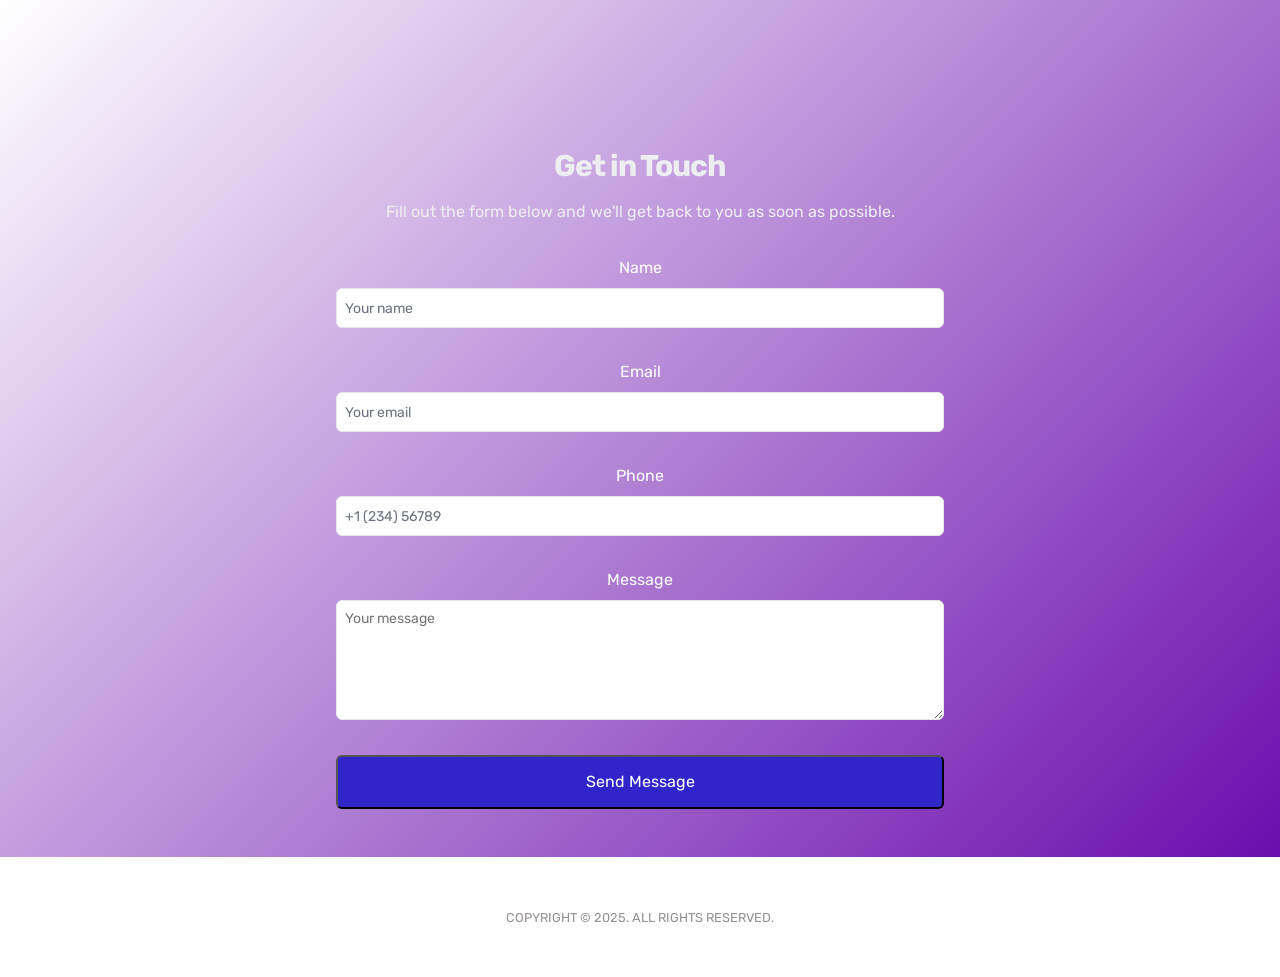
==== index.html @ 5ce8d236 "add support" ====
<!-- form.html -->
 <!doctype html>
 <html lang="en">
 <head>
     <title>W-VPN: Fast Proxy & Secure VPN</title>
     <!-- Required meta tags -->
     <meta charset="utf-8">
     <meta name="viewport" content="width=device-width, initial-scale=1, shrink-to-fit=no">
     <meta name="description" content="Support">
     <meta name="keywords" content="HTML5, bootstrap, mobile, app, landing, ios, android, responsive">
 
     <!-- Font -->
     <link rel="dns-prefetch" href="//fonts.googleapis.com">
     <link href="https://fonts.googleapis.com/css?family=Rubik:300,400,500" rel="stylesheet">
 
     <!-- Bootstrap CSS -->
     <link rel="stylesheet" href="css/bootstrap.min.css">
     <!-- Themify Icons -->
     <link rel="stylesheet" href="css/themify-icons.css">
     <!-- Owl carousel -->
     <link rel="stylesheet" href="css/owl.carousel.min.css">
     <!-- Main css -->
     <link href="css/style.css" rel="stylesheet">
 </head>
 
 <body data-spy="scroll" data-target="#navbar" data-offset="30">
 
     <!-- Nav Menu -->
     <div class="nav-menu fixed-top">
         <div class="container">
             <div class="row">
                 <div class="col-md-12">
                     <nav class="navbar navbar-dark navbar-expand-lg">
                         <button class="navbar-toggler" type="button" data-toggle="collapse" data-target="#navbar" aria-controls="navbar" aria-expanded="false" aria-label="Toggle navigation">
                             <span class="navbar-toggler-icon"></span>
                     </nav>
                 </div>
             </div>
         </div>
     </div>
 
     <header class="bg-gradient" id="home">
         <div class="container">
 
 <section class="contact-section">
     <div class="contact-intro">
       <h2 class="contact-title">Get in Touch</h2>
       <p class="contact-description">
         Fill out the form below and we'll get back to you as soon as possible.
       </p>
     </div>
   
     <form class="contact-form" action="https://api.web3forms.com/submit" method="POST">
   
       <input type="hidden" name="access_key" value="8036e8a2-478d-49ed-89f1-41d37cd085f6" />
       <input type="hidden" name="subject" value="New Contact Form Submission from Web3Forms" />
       <input type="hidden" name="from_name" value="My Website" />
       <!-- More custom ization options available in the docs: https://docs.web3forms.com -->
   
       <div class="form-group-container">
         <div class="form-group">
           <label for="name" class="form-label">Name</label>
           <input id="name" name="name" class="form-input" placeholder="Your name" type="text" />
         </div>
         <div class="form-group">
           <label for="email" class="form-label">Email</label>
           <input id="email" name="email" class="form-input" placeholder="Your email" type="email" />
         </div>
         <div class="form-group">
           <label for="phone" class="form-label">Phone</label>
           <input id="phone" name="phone" class="form-input" placeholder="+1 (234) 56789" type="text" />
         </div>
         <div class="form-group">
           <label for="message" class="form-label">Message</label>
           <textarea class="form-textarea" id="message" name="message" placeholder="Your message"></textarea>
         </div>
       </div>
       <button class="form-submit" type="submit">Send Message</button>
     </form>
   
   </section>
     </header>
 
     <footer class="my-5 text-center">
         <p class="mb-2"><small>COPYRIGHT © 2025. ALL RIGHTS RESERVED.</small></p>
         
     </footer>
 
     <!-- jQuery and Bootstrap -->
     <script src="js/jquery-3.2.1.min.js"></script>
     <script src="js/bootstrap.bundle.min.js"></script>
     <!-- Plugins JS -->
     <script src="js/owl.carousel.min.js"></script>
     <!-- Custom JS -->
     <script src="js/script.js"></script>
 
 </body>
 </html>
---- css/themify-icons.css ----
@font-face {
    font-family: 'themify';
    src: url('../fonts/themify.eot?-fvbane');
    src: url('../fonts/themify.eot?#iefix-fvbane') format('embedded-opentype'), url('../fonts/themify.woff?-fvbane') format('woff'), url('../fonts/themify.ttf?-fvbane') format('truetype'), url('../fonts/themify.svg?-fvbane#themify') format('svg');
    font-weight: normal;
    font-style: normal;
}

[class^="ti-"],
[class*=" ti-"] {
    font-family: 'themify';
    speak: none;
    font-style: normal;
    font-weight: normal;
    font-variant: normal;
    text-transform: none;
    line-height: 1;
    /* Better Font Rendering =========== */
    -webkit-font-smoothing: antialiased;
    -moz-osx-font-smoothing: grayscale;
}

.ti-wand:before {
    content: "\e600";
}

.ti-volume:before {
    content: "\e601";
}

.ti-user:before {
    content: "\e602";
}

.ti-unlock:before {
    content: "\e603";
}

.ti-unlink:before {
    content: "\e604";
}

.ti-trash:before {
    content: "\e605";
}

.ti-thought:before {
    content: "\e606";
}

.ti-target:before {
    content: "\e607";
}

.ti-tag:before {
    content: "\e608";
}

.ti-tablet:before {
    content: "\e609";
}

.ti-star:before {
    content: "\e60a";
}

.ti-spray:before {
    content: "\e60b";
}

.ti-signal:before {
    content: "\e60c";
}

.ti-shopping-cart:before {
    content: "\e60d";
}

.ti-shopping-cart-full:before {
    content: "\e60e";
}

.ti-settings:before {
    content: "\e60f";
}

.ti-search:before {
    content: "\e610";
}

.ti-zoom-in:before {
    content: "\e611";
}

.ti-zoom-out:before {
    content: "\e612";
}

.ti-cut:before {
    content: "\e613";
}

.ti-ruler:before {
    content: "\e614";
}

.ti-ruler-pencil:before {
    content: "\e615";
}

.ti-ruler-alt:before {
    content: "\e616";
}

.ti-bookmark:before {
    content: "\e617";
}

.ti-bookmark-alt:before {
    content: "\e618";
}

.ti-reload:before {
    content: "\e619";
}

.ti-plus:before {
    content: "\e61a";
}

.ti-pin:before {
    content: "\e61b";
}

.ti-pencil:before {
    content: "\e61c";
}

.ti-pencil-alt:before {
    content: "\e61d";
}

.ti-paint-roller:before {
    content: "\e61e";
}

.ti-paint-bucket:before {
    content: "\e61f";
}

.ti-na:before {
    content: "\e620";
}

.ti-mobile:before {
    content: "\e621";
}

.ti-minus:before {
    content: "\e622";
}

.ti-medall:before {
    content: "\e623";
}

.ti-medall-alt:before {
    content: "\e624";
}

.ti-marker:before {
    content: "\e625";
}

.ti-marker-alt:before {
    content: "\e626";
}

.ti-arrow-up:before {
    content: "\e627";
}

.ti-arrow-right:before {
    content: "\e628";
}

.ti-arrow-left:before {
    content: "\e629";
}

.ti-arrow-down:before {
    content: "\e62a";
}

.ti-lock:before {
    content: "\e62b";
}

.ti-location-arrow:before {
    content: "\e62c";
}

.ti-link:before {
    content: "\e62d";
}

.ti-layout:before {
    content: "\e62e";
}

.ti-layers:before {
    content: "\e62f";
}

.ti-layers-alt:before {
    content: "\e630";
}

.ti-key:before {
    content: "\e631";
}

.ti-import:before {
    content: "\e632";
}

.ti-image:before {
    content: "\e633";
}

.ti-heart:before {
    content: "\e634";
}

.ti-heart-broken:before {
    content: "\e635";
}

.ti-hand-stop:before {
    content: "\e636";
}

.ti-hand-open:before {
    content: "\e637";
}

.ti-hand-drag:before {
    content: "\e638";
}

.ti-folder:before {
    content: "\e639";
}

.ti-flag:before {
    content: "\e63a";
}

.ti-flag-alt:before {
    content: "\e63b";
}

.ti-flag-alt-2:before {
    content: "\e63c";
}

.ti-eye:before {
    content: "\e63d";
}

.ti-export:before {
    content: "\e63e";
}

.ti-exchange-vertical:before {
    content: "\e63f";
}

.ti-desktop:before {
    content: "\e640";
}

.ti-cup:before {
    content: "\e641";
}

.ti-crown:before {
    content: "\e642";
}

.ti-comments:before {
    content: "\e643";
}

.ti-comment:before {
    content: "\e644";
}

.ti-comment-alt:before {
    content: "\e645";
}

.ti-close:before {
    content: "\e646";
}

.ti-clip:before {
    content: "\e647";
}

.ti-angle-up:before {
    content: "\e648";
}

.ti-angle-right:before {
    content: "\e649";
}

.ti-angle-left:before {
    content: "\e64a";
}

.ti-angle-down:before {
    content: "\e64b";
}

.ti-check:before {
    content: "\e64c";
}

.ti-check-box:before {
    content: "\e64d";
}

.ti-camera:before {
    content: "\e64e";
}

.ti-announcement:before {
    content: "\e64f";
}

.ti-brush:before {
    content: "\e650";
}

.ti-briefcase:before {
    content: "\e651";
}

.ti-bolt:before {
    content: "\e652";
}

.ti-bolt-alt:before {
    content: "\e653";
}

.ti-blackboard:before {
    content: "\e654";
}

.ti-bag:before {
    content: "\e655";
}

.ti-move:before {
    content: "\e656";
}

.ti-arrows-vertical:before {
    content: "\e657";
}

.ti-arrows-horizontal:before {
    content: "\e658";
}

.ti-fullscreen:before {
    content: "\e659";
}

.ti-arrow-top-right:before {
    content: "\e65a";
}

.ti-arrow-top-left:before {
    content: "\e65b";
}

.ti-arrow-circle-up:before {
    content: "\e65c";
}

.ti-arrow-circle-right:before {
    content: "\e65d";
}

.ti-arrow-circle-left:before {
    content: "\e65e";
}

.ti-arrow-circle-down:before {
    content: "\e65f";
}

.ti-angle-double-up:before {
    content: "\e660";
}

.ti-angle-double-right:before {
    content: "\e661";
}

.ti-angle-double-left:before {
    content: "\e662";
}

.ti-angle-double-down:before {
    content: "\e663";
}

.ti-zip:before {
    content: "\e664";
}

.ti-world:before {
    content: "\e665";
}

.ti-wheelchair:before {
    content: "\e666";
}

.ti-view-list:before {
    content: "\e667";
}

.ti-view-list-alt:before {
    content: "\e668";
}

.ti-view-grid:before {
    content: "\e669";
}

.ti-uppercase:before {
    content: "\e66a";
}

.ti-upload:before {
    content: "\e66b";
}

.ti-underline:before {
    content: "\e66c";
}

.ti-truck:before {
    content: "\e66d";
}

.ti-timer:before {
    content: "\e66e";
}

.ti-ticket:before {
    content: "\e66f";
}

.ti-thumb-up:before {
    content: "\e670";
}

.ti-thumb-down:before {
    content: "\e671";
}

.ti-text:before {
    content: "\e672";
}

.ti-stats-up:before {
    content: "\e673";
}

.ti-stats-down:before {
    content: "\e674";
}

.ti-split-v:before {
    content: "\e675";
}

.ti-split-h:before {
    content: "\e676";
}

.ti-smallcap:before {
    content: "\e677";
}

.ti-shine:before {
    content: "\e678";
}

.ti-shift-right:before {
    content: "\e679";
}

.ti-shift-left:before {
    content: "\e67a";
}

.ti-shield:before {
    content: "\e67b";
}

.ti-notepad:before {
    content: "\e67c";
}

.ti-server:before {
    content: "\e67d";
}

.ti-quote-right:before {
    content: "\e67e";
}

.ti-quote-left:before {
    content: "\e67f";
}

.ti-pulse:before {
    content: "\e680";
}

.ti-printer:before {
    content: "\e681";
}

.ti-power-off:before {
    content: "\e682";
}

.ti-plug:before {
    content: "\e683";
}

.ti-pie-chart:before {
    content: "\e684";
}

.ti-paragraph:before {
    content: "\e685";
}

.ti-panel:before {
    content: "\e686";
}

.ti-package:before {
    content: "\e687";
}

.ti-music:before {
    content: "\e688";
}

.ti-music-alt:before {
    content: "\e689";
}

.ti-mouse:before {
    content: "\e68a";
}

.ti-mouse-alt:before {
    content: "\e68b";
}

.ti-money:before {
    content: "\e68c";
}

.ti-microphone:before {
    content: "\e68d";
}

.ti-menu:before {
    content: "\e68e";
}

.ti-menu-alt:before {
    content: "\e68f";
}

.ti-map:before {
    content: "\e690";
}

.ti-map-alt:before {
    content: "\e691";
}

.ti-loop:before {
    content: "\e692";
}

.ti-location-pin:before {
    content: "\e693";
}

.ti-list:before {
    content: "\e694";
}

.ti-light-bulb:before {
    content: "\e695";
}

.ti-Italic:before {
    content: "\e696";
}

.ti-info:before {
    content: "\e697";
}

.ti-infinite:before {
    content: "\e698";
}

.ti-id-badge:before {
    content: "\e699";
}

.ti-hummer:before {
    content: "\e69a";
}

.ti-home:before {
    content: "\e69b";
}

.ti-help:before {
    content: "\e69c";
}

.ti-headphone:before {
    content: "\e69d";
}

.ti-harddrives:before {
    content: "\e69e";
}

.ti-harddrive:before {
    content: "\e69f";
}

.ti-gift:before {
    content: "\e6a0";
}

.ti-game:before {
    content: "\e6a1";
}

.ti-filter:before {
    content: "\e6a2";
}

.ti-files:before {
    content: "\e6a3";
}

.ti-file:before {
    content: "\e6a4";
}

.ti-eraser:before {
    content: "\e6a5";
}

.ti-envelope:before {
    content: "\e6a6";
}

.ti-download:before {
    content: "\e6a7";
}

.ti-direction:before {
    content: "\e6a8";
}

.ti-direction-alt:before {
    content: "\e6a9";
}

.ti-dashboard:before {
    content: "\e6aa";
}

.ti-control-stop:before {
    content: "\e6ab";
}

.ti-control-shuffle:before {
    content: "\e6ac";
}

.ti-control-play:before {
    content: "\e6ad";
}

.ti-control-pause:before {
    content: "\e6ae";
}

.ti-control-forward:before {
    content: "\e6af";
}

.ti-control-backward:before {
    content: "\e6b0";
}

.ti-cloud:before {
    content: "\e6b1";
}

.ti-cloud-up:before {
    content: "\e6b2";
}

.ti-cloud-down:before {
    content: "\e6b3";
}

.ti-clipboard:before {
    content: "\e6b4";
}

.ti-car:before {
    content: "\e6b5";
}

.ti-calendar:before {
    content: "\e6b6";
}

.ti-book:before {
    content: "\e6b7";
}

.ti-bell:before {
    content: "\e6b8";
}

.ti-basketball:before {
    content: "\e6b9";
}

.ti-bar-chart:before {
    content: "\e6ba";
}

.ti-bar-chart-alt:before {
    content: "\e6bb";
}

.ti-back-right:before {
    content: "\e6bc";
}

.ti-back-left:before {
    content: "\e6bd";
}

.ti-arrows-corner:before {
    content: "\e6be";
}

.ti-archive:before {
    content: "\e6bf";
}

.ti-anchor:before {
    content: "\e6c0";
}

.ti-align-right:before {
    content: "\e6c1";
}

.ti-align-left:before {
    content: "\e6c2";
}

.ti-align-justify:before {
    content: "\e6c3";
}

.ti-align-center:before {
    content: "\e6c4";
}

.ti-alert:before {
    content: "\e6c5";
}

.ti-alarm-clock:before {
    content: "\e6c6";
}

.ti-agenda:before {
    content: "\e6c7";
}

.ti-write:before {
    content: "\e6c8";
}

.ti-window:before {
    content: "\e6c9";
}

.ti-widgetized:before {
    content: "\e6ca";
}

.ti-widget:before {
    content: "\e6cb";
}

.ti-widget-alt:before {
    content: "\e6cc";
}

.ti-wallet:before {
    content: "\e6cd";
}

.ti-video-clapper:before {
    content: "\e6ce";
}

.ti-video-camera:before {
    content: "\e6cf";
}

.ti-vector:before {
    content: "\e6d0";
}

.ti-themify-logo:before {
    content: "\e6d1";
}

.ti-themify-favicon:before {
    content: "\e6d2";
}

.ti-themify-favicon-alt:before {
    content: "\e6d3";
}

.ti-support:before {
    content: "\e6d4";
}

.ti-stamp:before {
    content: "\e6d5";
}

.ti-split-v-alt:before {
    content: "\e6d6";
}

.ti-slice:before {
    content: "\e6d7";
}

.ti-shortcode:before {
    content: "\e6d8";
}

.ti-shift-right-alt:before {
    content: "\e6d9";
}

.ti-shift-left-alt:before {
    content: "\e6da";
}

.ti-ruler-alt-2:before {
    content: "\e6db";
}

.ti-receipt:before {
    content: "\e6dc";
}

.ti-pin2:before {
    content: "\e6dd";
}

.ti-pin-alt:before {
    content: "\e6de";
}

.ti-pencil-alt2:before {
    content: "\e6df";
}

.ti-palette:before {
    content: "\e6e0";
}

.ti-more:before {
    content: "\e6e1";
}

.ti-more-alt:before {
    content: "\e6e2";
}

.ti-microphone-alt:before {
    content: "\e6e3";
}

.ti-magnet:before {
    content: "\e6e4";
}

.ti-line-double:before {
    content: "\e6e5";
}

.ti-line-dotted:before {
    content: "\e6e6";
}

.ti-line-dashed:before {
    content: "\e6e7";
}

.ti-layout-width-full:before {
    content: "\e6e8";
}

.ti-layout-width-default:before {
    content: "\e6e9";
}

.ti-layout-width-default-alt:before {
    content: "\e6ea";
}

.ti-layout-tab:before {
    content: "\e6eb";
}

.ti-layout-tab-window:before {
    content: "\e6ec";
}

.ti-layout-tab-v:before {
    content: "\e6ed";
}

.ti-layout-tab-min:before {
    content: "\e6ee";
}

.ti-layout-slider:before {
    content: "\e6ef";
}

.ti-layout-slider-alt:before {
    content: "\e6f0";
}

.ti-layout-sidebar-right:before {
    content: "\e6f1";
}

.ti-layout-sidebar-none:before {
    content: "\e6f2";
}

.ti-layout-sidebar-left:before {
    content: "\e6f3";
}

.ti-layout-placeholder:before {
    content: "\e6f4";
}

.ti-layout-menu:before {
    content: "\e6f5";
}

.ti-layout-menu-v:before {
    content: "\e6f6";
}

.ti-layout-menu-separated:before {
    content: "\e6f7";
}

.ti-layout-menu-full:before {
    content: "\e6f8";
}

.ti-layout-media-right-alt:before {
    content: "\e6f9";
}

.ti-layout-media-right:before {
    content: "\e6fa";
}

.ti-layout-media-overlay:before {
    content: "\e6fb";
}

.ti-layout-media-overlay-alt:before {
    content: "\e6fc";
}

.ti-layout-media-overlay-alt-2:before {
    content: "\e6fd";
}

.ti-layout-media-left-alt:before {
    content: "\e6fe";
}

.ti-layout-media-left:before {
    content: "\e6ff";
}

.ti-layout-media-center-alt:before {
    content: "\e700";
}

.ti-layout-media-center:before {
    content: "\e701";
}

.ti-layout-list-thumb:before {
    content: "\e702";
}

.ti-layout-list-thumb-alt:before {
    content: "\e703";
}

.ti-layout-list-post:before {
    content: "\e704";
}

.ti-layout-list-large-image:before {
    content: "\e705";
}

.ti-layout-line-solid:before {
    content: "\e706";
}

.ti-layout-grid4:before {
    content: "\e707";
}

.ti-layout-grid3:before {
    content: "\e708";
}

.ti-layout-grid2:before {
    content: "\e709";
}

.ti-layout-grid2-thumb:before {
    content: "\e70a";
}

.ti-layout-cta-right:before {
    content: "\e70b";
}

.ti-layout-cta-left:before {
    content: "\e70c";
}

.ti-layout-cta-center:before {
    content: "\e70d";
}

.ti-layout-cta-btn-right:before {
    content: "\e70e";
}

.ti-layout-cta-btn-left:before {
    content: "\e70f";
}

.ti-layout-column4:before {
    content: "\e710";
}

.ti-layout-column3:before {
    content: "\e711";
}

.ti-layout-column2:before {
    content: "\e712";
}

.ti-layout-accordion-separated:before {
    content: "\e713";
}

.ti-layout-accordion-merged:before {
    content: "\e714";
}

.ti-layout-accordion-list:before {
    content: "\e715";
}

.ti-ink-pen:before {
    content: "\e716";
}

.ti-info-alt:before {
    content: "\e717";
}

.ti-help-alt:before {
    content: "\e718";
}

.ti-headphone-alt:before {
    content: "\e719";
}

.ti-hand-point-up:before {
    content: "\e71a";
}

.ti-hand-point-right:before {
    content: "\e71b";
}

.ti-hand-point-left:before {
    content: "\e71c";
}

.ti-hand-point-down:before {
    content: "\e71d";
}

.ti-gallery:before {
    content: "\e71e";
}

.ti-face-smile:before {
    content: "\e71f";
}

.ti-face-sad:before {
    content: "\e720";
}

.ti-credit-card:before {
    content: "\e721";
}

.ti-control-skip-forward:before {
    content: "\e722";
}

.ti-control-skip-backward:before {
    content: "\e723";
}

.ti-control-record:before {
    content: "\e724";
}

.ti-control-eject:before {
    content: "\e725";
}

.ti-comments-smiley:before {
    content: "\e726";
}

.ti-brush-alt:before {
    content: "\e727";
}

.ti-youtube:before {
    content: "\e728";
}

.ti-vimeo:before {
    content: "\e729";
}

.ti-twitter:before {
    content: "\e72a";
}

.ti-time:before {
    content: "\e72b";
}

.ti-tumblr:before {
    content: "\e72c";
}

.ti-skype:before {
    content: "\e72d";
}

.ti-share:before {
    content: "\e72e";
}

.ti-share-alt:before {
    content: "\e72f";
}

.ti-rocket:before {
    content: "\e730";
}

.ti-pinterest:before {
    content: "\e731";
}

.ti-new-window:before {
    content: "\e732";
}

.ti-microsoft:before {
    content: "\e733";
}

.ti-list-ol:before {
    content: "\e734";
}

.ti-linkedin:before {
    content: "\e735";
}

.ti-layout-sidebar-2:before {
    content: "\e736";
}

.ti-layout-grid4-alt:before {
    content: "\e737";
}

.ti-layout-grid3-alt:before {
    content: "\e738";
}

.ti-layout-grid2-alt:before {
    content: "\e739";
}

.ti-layout-column4-alt:before {
    content: "\e73a";
}

.ti-layout-column3-alt:before {
    content: "\e73b";
}

.ti-layout-column2-alt:before {
    content: "\e73c";
}

.ti-instagram:before {
    content: "\e73d";
}

.ti-google:before {
    content: "\e73e";
}

.ti-github:before {
    content: "\e73f";
}

.ti-flickr:before {
    content: "\e740";
}

.ti-facebook:before {
    content: "\e741";
}

.ti-dropbox:before {
    content: "\e742";
}

.ti-dribbble:before {
    content: "\e743";
}

.ti-apple:before {
    content: "\e744";
}

.ti-android:before {
    content: "\e745";
}

.ti-save:before {
    content: "\e746";
}

.ti-save-alt:before {
    content: "\e747";
}

.ti-yahoo:before {
    content: "\e748";
}

.ti-wordpress:before {
    content: "\e749";
}

.ti-vimeo-alt:before {
    content: "\e74a";
}

.ti-twitter-alt:before {
    content: "\e74b";
}

.ti-tumblr-alt:before {
    content: "\e74c";
}

.ti-trello:before {
    content: "\e74d";
}

.ti-stack-overflow:before {
    content: "\e74e";
}

.ti-soundcloud:before {
    content: "\e74f";
}

.ti-sharethis:before {
    content: "\e750";
}

.ti-sharethis-alt:before {
    content: "\e751";
}

.ti-reddit:before {
    content: "\e752";
}

.ti-pinterest-alt:before {
    content: "\e753";
}

.ti-microsoft-alt:before {
    content: "\e754";
}

.ti-linux:before {
    content: "\e755";
}

.ti-jsfiddle:before {
    content: "\e756";
}

.ti-joomla:before {
    content: "\e757";
}

.ti-html5:before {
    content: "\e758";
}

.ti-flickr-alt:before {
    content: "\e759";
}

.ti-email:before {
    content: "\e75a";
}

.ti-drupal:before {
    content: "\e75b";
}

.ti-dropbox-alt:before {
    content: "\e75c";
}

.ti-css3:before {
    content: "\e75d";
}

.ti-rss:before {
    content: "\e75e";
}

.ti-rss-alt:before {
    content: "\e75f";
}

.ti-lg {
    font-size: 1.33333333em;
    line-height: 0.75em;
    vertical-align: -15%;
}

.ti-2x {
    font-size: 2em;
}

.ti-3x {
    font-size: 3em;
}

.ti-4x {
    font-size: 4em;
}

.ti-5x {
    font-size: 5em;
}
---- css/style.css ----
@charset "UTF-8";

/*

Style   : MobApp CSS
Version : 1.0
Author  : Surjith S M
URI     : https://surjithctly.in/

Copyright © All rights Reserved 

*/


/*------------------------
[TABLE OF CONTENTS]
    
1. GLOBAL STYLES
2. NAVBAR
3. HERO
4. TABS
5. TESTIMONIALS
6. IMAGE GALLERY
7. PRICING
8. CALL TO ACTION
9. FOOTER

------------------------*/


/* GLOBAL
----------------------*/

body {
    font-family: 'Rubik', sans-serif;
    position: relative;
}

a {
    color: #e38cb7;
}

a:hover,
a:focus {
    color: #d6619c;
}

h1 {
    font-size: 60px;
    font-weight: 300;
    letter-spacing: -1px;
    margin-bottom: 1.5rem;
}

h2 {
    font-size: 45px;
    font-weight: 300;
    color: #633991;
    letter-spacing: -1px;
    margin-bottom: 1rem;
}

h3 {
    color: #633991;
    font-size: 33px;
    font-weight: 500;
}

h4 {
    font-size: 20px;
    font-weight: 500;
    color: #633991;
}

h5 {
    font-size: 28px;
    font-weight: 300;
    color: #633991;
    margin-bottom: 0.7rem;
}

p {
    color: #959094;
}

p.lead {
    color: #e38cb7;
    margin-bottom: 2rem;
}

.text-primary {
    color: #e38cb7 !important;
}

.text-terms {
    color: #ffffff !important;
    padding-top: 5em; /* Отступ в 5 строк */
    padding-top: 50px; /* Отступ в 50 пикселей */
}

.light-font {
    font-weight: 300;
}

ul {
    color: gray; /* Серый цвет текста */
}

.btn {
    font-size: 12px;
    font-weight: 400;
    text-transform: uppercase;
    padding: 0.375rem 1.35rem;
    transition: all 0.3s ease;
}

.btn-outline-light:hover {
    color: #d6619c;
}

.btn-primary {
    border-radius: 3px;
    background-image: -moz-linear-gradient( 122deg, #e54595 0%, #fd378e 100%);
    background-image: -webkit-linear-gradient( 122deg, #e54595 0%, #fd378e 100%);
    background-image: -ms-linear-gradient( 122deg, #e54595 0%, #fd378e 100%);
    background-image: linear-gradient( 122deg, #e54595 0%, #fd378e 100%);
    box-shadow: 0px 9px 32px 0px rgba(0, 0, 0, 0.2);
    font-weight: 500;
    padding: 0.6rem 2rem;
    border: 0;
}

.btn-primary:hover,
.btn-primary:focus,
.btn-primary:active,
.btn-primary:not([disabled]):not(.disabled).active,
.btn-primary:not([disabled]):not(.disabled):active,
.show>.btn-primary.dropdown-toggle {
    background-image: linear-gradient( 122deg, #fd378e 0%, #e54595 100%);
    box-shadow: 0px 9px 32px 0px rgba(0, 0, 0, 0.3);
    color: #FFF;
}

.btn-light {
    border-radius: 3px;
    background: #FFF;
    box-shadow: 0px 9px 32px 0px rgba(0, 0, 0, 0.26);
    font-size: 14px;
    font-weight: 500;
    color: #633991;
    margin: 0.5rem;
    padding: 0.7rem 1.6rem;
    line-height: 1.8;
}

.btn-group-lg>.btn,
.btn-lg {
    padding: 0.8rem 1rem;
    font-size: 15px;
}

.light-bg {
    background-color: #faf6fb;
}

.section {
    padding: 80px 0;
}

.section-title {
    text-align: center;
    margin-bottom: 3rem;
}

.section-title small {
    color: #998a9b;
}

@media (max-width:767px) {
    h1 {
        font-size: 40px;
    }
    h2 {
        font-size: 30px;
    }
}


/* NAVBAR
----------------------*/

.nav-menu {
    padding: 1rem 0;
    transition: all 0.3s ease;
}

.nav-menu.is-scrolling,
.nav-menu.menu-is-open {
    background: linear-gradient(135deg, #3E0066 0%, #6A0DAD 100%);
    box-shadow: 0px 5px 23px 0px rgba(0, 0, 0, 0.1);
}


.nav-menu.is-scrolling {
    padding: 0;
}

.navbar-nav .nav-link {
    position: relative;
}

@media (min-width: 992px) {
    .navbar-expand-lg .navbar-nav .nav-link {
        padding-right: 1rem;
        padding-left: 1rem;
        font-size: 14px;
    }
    .navbar-nav>.nav-item>.nav-link.active:after {
        content: "";
        border-bottom: 2px solid #cd99d4;
        left: 1rem;
        right: 1rem;
        bottom: 5px;
        height: 1px;
        position: absolute;
    }
}

@media (max-width:991px) {
    .navbar-nav.is-scrolling {
        padding-bottom: 1rem;
    }
    .navbar-nav .nav-item {
        text-align: center;
    }
}


/* HERO
----------------------*/

header {
    padding: 100px 0 0;
    text-align: center;
    color: #FFF;
}

.bg-gradient {
    background-image: -moz-linear-gradient( 135deg, #3E006600 0%, #6A0DAD 100%);
    background-image: -webkit-linear-gradient( 135deg, #3E006600 0%, #6A0DAD  100%);
    background-image: -ms-linear-gradient( 135deg,  #3E006600 0%, #6A0DAD  100%);
    background-image: linear-gradient( 135deg,  #3E006600 0%, #6A0DAD  100%);
}

.tagline {
    font-size: 23px;
    font-weight: 300;
    color: #ffb8f6;
    max-width: 800px;
    margin: 0 auto;
}

.img-holder {
    height: 0;
    padding-bottom: 33%;
    overflow: hidden;
}

@media (max-width:1200px) {
    .img-holder {
        padding-bottom: 50%;
    }
}

@media (max-width:767px) {
    .tagline {
        font-size: 17px;
    }
    .img-holder {
        padding-bottom: 100%;
    }
}


/* FEATURES
----------------------*/

.gradient-fill:before {
    color: #fc73b4;
    background: -moz-linear-gradient(top, #9477b4 0%, #fc73b4 100%);
    background: -webkit-linear-gradient(top, #9477b4 0%, #fc73b4 100%);
    background: linear-gradient(to bottom, #9477b4 0%, #fc73b4 100%);
    -webkit-background-clip: text;
    background-clip: text;
    -webkit-text-fill-color: transparent;
}

.card.features {
    border: 0;
    border-radius: 3px;
    box-shadow: 0px 5px 7px 0px rgba(0, 0, 0, 0.04);
    transition: all 0.3s ease;
}

@media (max-width:991px) {
    .card.features {
        margin-bottom: 2rem;
    }
    [class^="col-"]:last-child .card.features {
        margin-bottom: 0;
    }
}

.card.features:before {
    content: "";
    position: absolute;
    width: 3px;
    color: #fc73b4;
    background: -moz-linear-gradient(top, #9477b4 0%, #fc73b4 100%);
    background: -webkit-linear-gradient(top, #9477b4 0%, #fc73b4 100%);
    background: linear-gradient(to bottom, #9477b4 0%, #fc73b4 100%);
    top: 0;
    bottom: 0;
    left: 0;
}

.card-text {
    font-size: 14px;
}

.card.features:hover {
    transform: translateY(-3px);
    -moz-box-shadow: 0px 5px 30px 0px rgba(0, 0, 0, 0.08);
    -webkit-box-shadow: 0px 5px 30px 0px rgba(0, 0, 0, 0.08);
    box-shadow: 0px 5px 30px 0px rgba(0, 0, 0, 0.08);
}

.box-icon {
    box-shadow: 0px 0px 43px 0px rgba(0, 0, 0, 0.14);
    padding: 10px;
    width: 70px;
    border-radius: 3px;
    margin-bottom: 1.5rem;
    background-color: #FFF;
}

.circle-icon {
    box-shadow: 0px 9px 32px 0px rgba(0, 0, 0, 0.07);
    padding: 10px;
    width: 100px;
    height: 100px;
    border-radius: 50%;
    margin-bottom: 1.5rem;
    background-color: #FFF;
    color: #f5378e;
    font-size: 48px;
    text-align: center;
    line-height: 80px;
    font-weight: 300;
    transition: all 0.3s ease;
}

@media (max-width:992px) {
    .circle-icon {
        width: 70px;
        height: 70px;
        font-size: 28px;
        line-height: 50px;
    }
}

.ui-steps li:hover .circle-icon {
    background-image: -moz-linear-gradient( 122deg, #e6388e 0%, #fb378e 100%);
    background-image: -webkit-linear-gradient( 122deg, #e6388e 0%, #fb378e 100%);
    background-image: -ms-linear-gradient( 122deg, #e6388e 0%, #fb378e 100%);
    background-image: linear-gradient( 122deg, #e6388e 0%, #fb378e 100%);
    box-shadow: 0px 9px 32px 0px rgba(0, 0, 0, 0.09);
    color: #FFF;
}

.ui-steps li {
    padding: 15px 0;
}

.ui-steps li:not(:last-child) {
    border-bottom: 1px solid #f8e3f0;
}

.perspective-phone {
    position: relative;
    z-index: -1;
}

@media (min-width:992px) {
    .perspective-phone {
        margin-top: -150px;
    }
}


/*  TABS
----------------------*/

.tab-content {
    border-bottom-right-radius: 3px;
    border-bottom-left-radius: 3px;
    background-color: #FFF;
    box-shadow: 0px 5px 7px 0px rgba(0, 0, 0, 0.04);
    padding: 3rem;
}

@media (max-width:992px) {
    .tab-content {
        padding: 1.5rem;
    }
}

.tab-content p {
    line-height: 1.8;
}

.tab-content h2 {
    margin-bottom: 0.5rem;
}

.nav-tabs {
    border-bottom: 0;
}

.nav-tabs .nav-item .nav-link,
.nav-tabs .nav-link:focus,
.nav-tabs .nav-link:hover {
    padding: 1rem 1rem;
    border-color: #faf6fb #faf6fb #FFF;
    font-size: 19px;
    color: #b5a4c8;
    background: #f5eff7;
}

.nav-tabs .nav-link.active {
    background: #FFF;
    border-top-width: 3px;
    border-color: #ce75b4 #faf6fb #FFF;
    color: #633991;
}


/*  TESTIMONIALS
----------------------*/

.owl-carousel .owl-item img.client-img {
    width: 110px;
    margin: 30px auto;
    border-radius: 50%;
    box-shadow: 0px 9px 32px 0px rgba(0, 0, 0, 0.07);
}

.testimonials-single {
    text-align: center;
    max-width: 80%;
    margin: 0 auto;
}

.blockquote {
    color: #7a767a;
    font-weight: 300;
}

.owl-next.disabled,
.owl-prev.disabled {
    opacity: 0.5;
}

.owl-prev,
.owl-next {
    position: absolute;
    top: 50%;
    transform: translateY(-50%);
}

.owl-prev {
    left: 0;
}

.owl-next {
    right: 0;
}

.owl-theme .owl-nav.disabled+.owl-dots {
    margin-top: 60px;
}

.owl-theme .owl-dots .owl-dot span {
    background: #e7d9eb;
    width: 35px;
    height: 8px;
    border-radius: 10px;
    transition: all 0.3s ease-in;
}

.owl-theme .owl-dots .owl-dot:hover span {
    background: #ff487e;
}

.owl-theme .owl-dots .owl-dot.active span {
    background: #ff487e;
    box-shadow: 0px 9px 32px 0px rgba(0, 0, 0, 0.07);
}


/*  IMAGE GALLERY
----------------------*/

.img-gallery .owl-item {
    box-shadow: 0px 9px 32px 0px rgba(0, 0, 0, 0.07);
    transform: scale(0.8);
    transition: all 0.3s ease-in;
}

.img-gallery .owl-item.center {
    transform: scale(1);
}


/*  PRICING
----------------------*/

@media (max-width:992px) {
    .card-deck {
        -ms-flex-direction: column;
        flex-direction: column;
    }
    .card-deck .card {
        margin-bottom: 15px;
    }
}

.card.pricing {
    border: 1px solid #f1eef1;
}

.card.pricing.popular {
    border-top-width: 3px;
    border-color: #ce75b4 #faf6fb #FFF;
    box-shadow: 0px 12px 59px 0px rgba(36, 7, 31, 0.11);
    color: #633991;
}

.card.pricing .card-head {
    text-align: center;
    padding: 40px 0 20px;
}

.card.pricing .card-head .price {
    display: block;
    font-size: 45px;
    font-weight: 300;
    color: #633991;
}

.card.pricing .card-head .price sub {
    bottom: 0;
    font-size: 55%;
}

.card.pricing .list-group-item {
    border: 0;
    text-align: center;
    color: #959094;
    padding: 1.05rem 1.25rem;
}

.card.pricing .list-group-item del {
    color: #d9d3d8;
}

.card.pricing .card-body {
    padding: 1.75rem;
}


/*  CALL TO ACTION
----------------------*/

.call-to-action {
    text-align: center;
    color: #FFF;
    margin: 3rem 0;
}

.call-to-action .box-icon {
    margin-left: auto;
    margin-right: auto;
    border-radius: 5px;
    transform: scale(0.85);
    margin-bottom: 2.5rem;
}

.call-to-action h2 {
    color: #FFF;
}

.call-to-action .tagline {
    font-size: 16px;
    font-weight: 300;
    color: #ffb8f6;
    max-width: 650px;
    margin: 0 auto;
}

.btn-light img {
    margin-right: 0.4rem;
    vertical-align: text-bottom;
}


/*  FOOTER
----------------------*/

.social-icons {
    text-align: right;
}

.social-icons a {
    background-color: #FFF;
    box-shadow: 0px 0px 21px 0px rgba(0, 0, 0, 0);
    width: 50px;
    height: 50px;
    display: inline-block;
    text-align: center;
    line-height: 50px;
    margin: 0 0.3rem;
    border-radius: 5px;
    color: #f4c9e2;
    transition: all 0.3s ease;
}

.social-icons a:hover {
    text-decoration: none;
    color: #e38cb7;
}

@media (max-width:991px) {
    .social-icons {
        text-align: center;
        margin-top: 2rem;
    }
}

.contact-section {
  width: 100%;
  max-width: 40rem;
  margin-left: auto;
  margin-right: auto;
  padding: 3rem 1rem;
}

.contact-intro > * + * {
  margin-top: 1rem;
}

.contact-title {
  font-size: 1.875rem;
  line-height: 2.25rem;
  font-weight: 700;
  color: rgb(237, 238, 241);
}

.contact-description {
  color: rgb(237, 238, 241);
}

.form-group-container {
  display: grid;
  gap: 1rem;
  margin-top: 2rem;
}

.form-group {
  display: flex;
  flex-direction: column;
}

.form-label {
  margin-bottom: 0.5rem;
}

.form-input,
.form-textarea {
  padding: 0.5rem;
  border: 1px solid #e5e7eb;
  display: flex;
  height: 2.5rem;
  width: 100%;
  border-radius: 0.375rem;
  font-size: 0.875rem;
  line-height: 1.25rem;
}

.form-input::placeholder,
.form-textarea:focus-visible {
  color: #6b7280;
}

.form-input:focus-visible,
.form-textarea:focus-visible {
  outline: 2px solid #2563eb;
  outline-offset: 2px;
}

.form-textarea {
  min-height: 120px;
}

.form-submit {
  width: 100%;
  margin-top: 1.2rem;
  background-color: #3124ca;
  color: #fff;
  padding: 13px 5px;
  border-radius: 0.375rem;
}
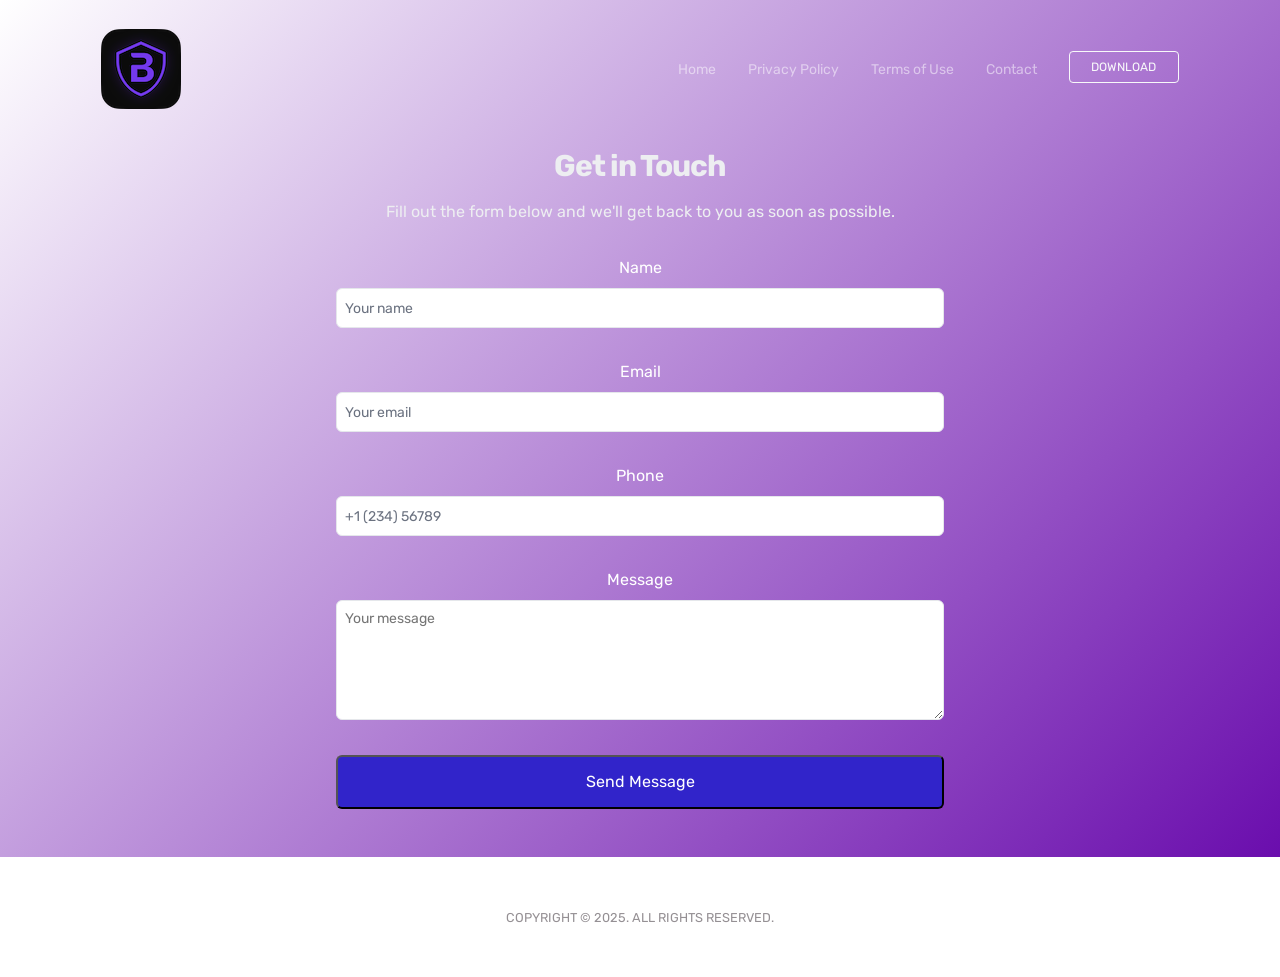
==== commit f810fb59: "update" ====
--- a/index.html
+++ b/index.html
@@ -1,99 +1,115 @@
  <!-- form.html -->
- <!doctype html>
- <html lang="en">
- <head>
-     <title>W-VPN: Fast Proxy & Secure VPN</title>
-     <!-- Required meta tags -->
-     <meta charset="utf-8">
-     <meta name="viewport" content="width=device-width, initial-scale=1, shrink-to-fit=no">
-     <meta name="description" content="Support">
-     <meta name="keywords" content="HTML5, bootstrap, mobile, app, landing, ios, android, responsive">
- 
-     <!-- Font -->
-     <link rel="dns-prefetch" href="//fonts.googleapis.com">
-     <link href="https://fonts.googleapis.com/css?family=Rubik:300,400,500" rel="stylesheet">
- 
-     <!-- Bootstrap CSS -->
-     <link rel="stylesheet" href="css/bootstrap.min.css">
-     <!-- Themify Icons -->
-     <link rel="stylesheet" href="css/themify-icons.css">
-     <!-- Owl carousel -->
-     <link rel="stylesheet" href="css/owl.carousel.min.css">
-     <!-- Main css -->
-     <link href="css/style.css" rel="stylesheet">
- </head>
- 
- <body data-spy="scroll" data-target="#navbar" data-offset="30">
- 
-     <!-- Nav Menu -->
-     <div class="nav-menu fixed-top">
-         <div class="container">
-             <div class="row">
-                 <div class="col-md-12">
-                     <nav class="navbar navbar-dark navbar-expand-lg">
-                         <button class="navbar-toggler" type="button" data-toggle="collapse" data-target="#navbar" aria-controls="navbar" aria-expanded="false" aria-label="Toggle navigation">
-                             <span class="navbar-toggler-icon"></span>
-                     </nav>
-                 </div>
-             </div>
-         </div>
-     </div>
- 
-     <header class="bg-gradient" id="home">
-         <div class="container">
- 
- <section class="contact-section">
-     <div class="contact-intro">
-       <h2 class="contact-title">Get in Touch</h2>
-       <p class="contact-description">
-         Fill out the form below and we'll get back to you as soon as possible.
-       </p>
-     </div>
-   
-     <form class="contact-form" action="https://api.web3forms.com/submit" method="POST">
-   
-       <input type="hidden" name="access_key" value="8036e8a2-478d-49ed-89f1-41d37cd085f6" />
-       <input type="hidden" name="subject" value="New Contact Form Submission from Web3Forms" />
-       <input type="hidden" name="from_name" value="My Website" />
-       <!-- More custom ization options available in the docs: https://docs.web3forms.com -->
-   
-       <div class="form-group-container">
-         <div class="form-group">
-           <label for="name" class="form-label">Name</label>
-           <input id="name" name="name" class="form-input" placeholder="Your name" type="text" />
-         </div>
-         <div class="form-group">
-           <label for="email" class="form-label">Email</label>
-           <input id="email" name="email" class="form-input" placeholder="Your email" type="email" />
-         </div>
-         <div class="form-group">
-           <label for="phone" class="form-label">Phone</label>
-           <input id="phone" name="phone" class="form-input" placeholder="+1 (234) 56789" type="text" />
-         </div>
-         <div class="form-group">
-           <label for="message" class="form-label">Message</label>
-           <textarea class="form-textarea" id="message" name="message" placeholder="Your message"></textarea>
-         </div>
-       </div>
-       <button class="form-submit" type="submit">Send Message</button>
-     </form>
-   
-   </section>
-     </header>
- 
-     <footer class="my-5 text-center">
-         <p class="mb-2"><small>COPYRIGHT © 2025. ALL RIGHTS RESERVED.</small></p>
-         
-     </footer>
- 
-     <!-- jQuery and Bootstrap -->
-     <script src="js/jquery-3.2.1.min.js"></script>
-     <script src="js/bootstrap.bundle.min.js"></script>
-     <!-- Plugins JS -->
-     <script src="js/owl.carousel.min.js"></script>
-     <!-- Custom JS -->
-     <script src="js/script.js"></script>
- 
- </body>
- </html>
- +<!doctype html>
+<html lang="en">
+<head>
+    <title>W-VPN: Fast Proxy & Secure VPN</title>
+    <!-- Required meta tags -->
+    <meta charset="utf-8">
+    <meta name="viewport" content="width=device-width, initial-scale=1, shrink-to-fit=no">
+    <meta name="description" content="W-VPN: Fast Proxy & Secure VPN">
+    <meta name="keywords" content="HTML5, bootstrap, mobile, app, landing, ios, android, responsive">
+
+    <!-- Font -->
+    <link rel="dns-prefetch" href="//fonts.googleapis.com">
+    <link href="https://fonts.googleapis.com/css?family=Rubik:300,400,500" rel="stylesheet">
+
+    <!-- Bootstrap CSS -->
+    <link rel="stylesheet" href="css/bootstrap.min.css">
+    <!-- Themify Icons -->
+    <link rel="stylesheet" href="css/themify-icons.css">
+    <!-- Owl carousel -->
+    <link rel="stylesheet" href="css/owl.carousel.min.css">
+    <!-- Main css -->
+    <link href="css/style.css" rel="stylesheet">
+</head>
+
+<body data-spy="scroll" data-target="#navbar" data-offset="30">
+
+    <!-- Nav Menu -->
+    <div class="nav-menu fixed-top">
+        <div class="container">
+            <div class="row">
+                <div class="col-md-12">
+                    <nav class="navbar navbar-dark navbar-expand-lg">
+                        <a class="navbar-brand" href="index.html"><img src="images/logo.png" class="img-fluid" alt="logo"></a>
+                        <button class="navbar-toggler" type="button" data-toggle="collapse" data-target="#navbar" aria-controls="navbar" aria-expanded="false" aria-label="Toggle navigation">
+                            <span class="navbar-toggler-icon"></span>
+                        </button>
+                        <div class="collapse navbar-collapse" id="navbar">
+                            <ul class="navbar-nav ml-auto">
+                                <li class="nav-item"> <a class="nav-link" href="index.html">Home <span class="sr-only">(current)</span></a> </li>
+                                <li class="nav-item"> <a class="nav-link" href="policy.html">Privacy Policy</a> </li>
+                                <li class="nav-item"> <a class="nav-link" href="terms.html">Terms of Use</a> </li>
+                                <li class="nav-item"> <a class="nav-link active" href="form.html">Contact</a> </li>
+                                <li class="nav-item"><a href="http://itunes.apple.com/app/id6740633532" class="btn btn-outline-light my-3 my-sm-0 ml-lg-3">Download</a></li>
+                            </ul>
+                        </div>
+                    </nav>
+                </div>
+            </div>
+        </div>
+    </div>
+
+    <header class="bg-gradient" id="home">
+        <div class="container">
+           <!-- 
+    This is a working contact form. To receive email, 
+    Replace YOUR_ACCESS_KEY_HERE with your actual Access Key.
+
+    Create Access Key here 👉 https://web3forms.com/
+ -->
+
+<section class="contact-section">
+    <div class="contact-intro">
+      <h2 class="contact-title">Get in Touch</h2>
+      <p class="contact-description">
+        Fill out the form below and we'll get back to you as soon as possible.
+      </p>
+    </div>
+  
+    <form class="contact-form" action="https://api.web3forms.com/submit" method="POST">
+  
+      <input type="hidden" name="access_key" value="8036e8a2-478d-49ed-89f1-41d37cd085f6" />
+      <input type="hidden" name="subject" value="New Contact Form Submission from Web3Forms" />
+      <input type="hidden" name="from_name" value="My Website" />
+      <!-- More custom ization options available in the docs: https://docs.web3forms.com -->
+  
+      <div class="form-group-container">
+        <div class="form-group">
+          <label for="name" class="form-label">Name</label>
+          <input id="name" name="name" class="form-input" placeholder="Your name" type="text" />
+        </div>
+        <div class="form-group">
+          <label for="email" class="form-label">Email</label>
+          <input id="email" name="email" class="form-input" placeholder="Your email" type="email" />
+        </div>
+        <div class="form-group">
+          <label for="phone" class="form-label">Phone</label>
+          <input id="phone" name="phone" class="form-input" placeholder="+1 (234) 56789" type="text" />
+        </div>
+        <div class="form-group">
+          <label for="message" class="form-label">Message</label>
+          <textarea class="form-textarea" id="message" name="message" placeholder="Your message"></textarea>
+        </div>
+      </div>
+      <button class="form-submit" type="submit">Send Message</button>
+    </form>
+  
+  </section>
+    </header>
+
+    <footer class="my-5 text-center">
+        <p class="mb-2"><small>COPYRIGHT © 2025. ALL RIGHTS RESERVED.</small></p>
+        
+    </footer>
+
+    <!-- jQuery and Bootstrap -->
+    <script src="js/jquery-3.2.1.min.js"></script>
+    <script src="js/bootstrap.bundle.min.js"></script>
+    <!-- Plugins JS -->
+    <script src="js/owl.carousel.min.js"></script>
+    <!-- Custom JS -->
+    <script src="js/script.js"></script>
+
+</body>
+</html>
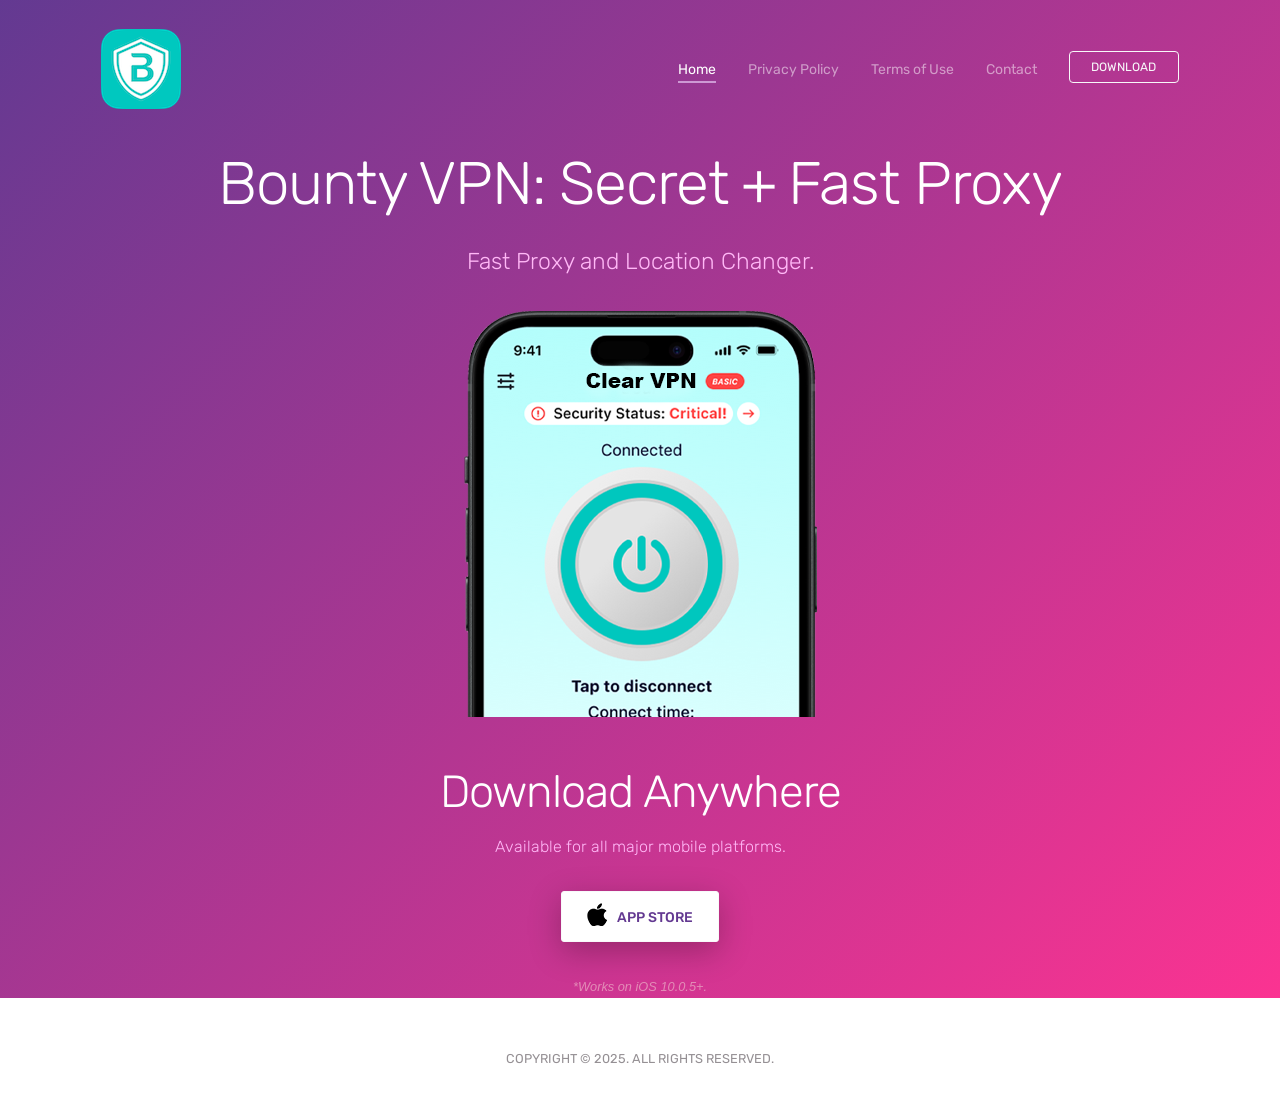
==== commit 3c8a121d: "add" ====
--- a/index.html
+++ b/index.html
@@ -1,13 +1,13 @@
- <!-- form.html -->
+ <!-- index.html -->
 <!doctype html>
 <html lang="en">
 <head>
-    <title>W-VPN: Fast Proxy & Secure VPN</title>
+    <title>Bounty VPN: Secret＋Fast Proxy</title>
     <!-- Required meta tags -->
     <meta charset="utf-8">
     <meta name="viewport" content="width=device-width, initial-scale=1, shrink-to-fit=no">
-    <meta name="description" content="W-VPN: Fast Proxy & Secure VPN">
-    <meta name="keywords" content="HTML5, bootstrap, mobile, app, landing, ios, android, responsive">
+    <meta name="description" content="Bounty VPN: Secret＋Fast Proxy">
+    <meta name="keywords" content="">
 
     <!-- Font -->
     <link rel="dns-prefetch" href="//fonts.googleapis.com">
@@ -37,11 +37,11 @@
                         </button>
                         <div class="collapse navbar-collapse" id="navbar">
                             <ul class="navbar-nav ml-auto">
-                                <li class="nav-item"> <a class="nav-link" href="index.html">Home <span class="sr-only">(current)</span></a> </li>
+                                <li class="nav-item"> <a class="nav-link active" href="#home">Home <span class="sr-only">(current)</span></a> </li>
                                 <li class="nav-item"> <a class="nav-link" href="policy.html">Privacy Policy</a> </li>
                                 <li class="nav-item"> <a class="nav-link" href="terms.html">Terms of Use</a> </li>
-                                <li class="nav-item"> <a class="nav-link active" href="form.html">Contact</a> </li>
-                                <li class="nav-item"><a href="http://itunes.apple.com/app/id6740633532" class="btn btn-outline-light my-3 my-sm-0 ml-lg-3">Download</a></li>
+                                <li class="nav-item"> <a class="nav-link" href="form.html">Contact</a> </li>
+                                <li class="nav-item"><a href="http://itunes.apple.com/app/id6742565792" class="btn btn-outline-light my-3 my-sm-0 ml-lg-3">Download</a></li>
                             </ul>
                         </div>
                     </nav>
@@ -51,51 +51,22 @@
     </div>
 
     <header class="bg-gradient" id="home">
+        <div class="container mt-5">
+            <h1>Bounty VPN: Secret＋Fast Proxy</h1>
+            <p class="tagline">Fast Proxy and Location Changer. </p>
+        </div>
+        <div class="img-holder mt-3"><img src="images/main-portrait.png" alt="phone" class="img-fluid"></div>
+
         <div class="container">
-           <!-- 
-    This is a working contact form. To receive email, 
-    Replace YOUR_ACCESS_KEY_HERE with your actual Access Key.
-
-    Create Access Key here 👉 https://web3forms.com/
- -->
-
-<section class="contact-section">
-    <div class="contact-intro">
-      <h2 class="contact-title">Get in Touch</h2>
-      <p class="contact-description">
-        Fill out the form below and we'll get back to you as soon as possible.
-      </p>
-    </div>
-  
-    <form class="contact-form" action="https://api.web3forms.com/submit" method="POST">
-  
-      <input type="hidden" name="access_key" value="8036e8a2-478d-49ed-89f1-41d37cd085f6" />
-      <input type="hidden" name="subject" value="New Contact Form Submission from Web3Forms" />
-      <input type="hidden" name="from_name" value="My Website" />
-      <!-- More custom ization options available in the docs: https://docs.web3forms.com -->
-  
-      <div class="form-group-container">
-        <div class="form-group">
-          <label for="name" class="form-label">Name</label>
-          <input id="name" name="name" class="form-input" placeholder="Your name" type="text" />
+            <div class="call-to-action">
+                <h2>Download Anywhere</h2>
+                <p class="tagline">Available for all major mobile platforms. </p>
+                <div class="my-4">
+                    <a href="http://itunes.apple.com/app/id6742565792" class="btn btn-light"><img src="images/appleicon.png" alt="icon"> App Store</a>
+                </div>
+                <p class="text-primary"><small><i>*Works on iOS 10.0.5+. </i></small></p>
+            </div>
         </div>
-        <div class="form-group">
-          <label for="email" class="form-label">Email</label>
-          <input id="email" name="email" class="form-input" placeholder="Your email" type="email" />
-        </div>
-        <div class="form-group">
-          <label for="phone" class="form-label">Phone</label>
-          <input id="phone" name="phone" class="form-input" placeholder="+1 (234) 56789" type="text" />
-        </div>
-        <div class="form-group">
-          <label for="message" class="form-label">Message</label>
-          <textarea class="form-textarea" id="message" name="message" placeholder="Your message"></textarea>
-        </div>
-      </div>
-      <button class="form-submit" type="submit">Send Message</button>
-    </form>
-  
-  </section>
     </header>
 
     <footer class="my-5 text-center">
--- a/css/style.css
+++ b/css/style.css
@@ -196,10 +196,14 @@
 
 .nav-menu.is-scrolling,
 .nav-menu.menu-is-open {
-    background: linear-gradient(135deg, #3E0066 0%, #6A0DAD 100%);
+    background-color: rgb(74, 13, 143);
+    background: -moz-linear-gradient(135deg, rgb(74, 13, 143) 0%, rgb(250, 42, 143) 100%);
+    background: -webkit-linear-gradient(135deg, rgb(74, 13, 143) 0%, rgb(250, 42, 143) 100%);
+    background: linear-gradient(135deg, rgb(74, 13, 143) 0%, rgb(250, 42, 143) 100%);
+    -webkit-box-shadow: 0px 5px 23px 0px rgba(0, 0, 0, 0.1);
+    -moz-box-shadow: 0px 5px 23px 0px rgba(0, 0, 0, 0.1);
     box-shadow: 0px 5px 23px 0px rgba(0, 0, 0, 0.1);
 }
-
 
 .nav-menu.is-scrolling {
     padding: 0;
@@ -246,10 +250,10 @@
 }
 
 .bg-gradient {
-    background-image: -moz-linear-gradient( 135deg, #3E006600 0%, #6A0DAD 100%);
-    background-image: -webkit-linear-gradient( 135deg, #3E006600 0%, #6A0DAD  100%);
-    background-image: -ms-linear-gradient( 135deg,  #3E006600 0%, #6A0DAD  100%);
-    background-image: linear-gradient( 135deg,  #3E006600 0%, #6A0DAD  100%);
+    background-image: -moz-linear-gradient( 135deg, rgba(60, 8, 118, 0.8) 0%, rgba(250, 0, 118, 0.8) 100%);
+    background-image: -webkit-linear-gradient( 135deg, rgba(60, 8, 118, 0.8) 0%, rgba(250, 0, 118, 0.8) 100%);
+    background-image: -ms-linear-gradient( 135deg, rgba(60, 8, 118, 0.8) 0%, rgba(250, 0, 118, 0.8) 100%);
+    background-image: linear-gradient( 135deg, rgba(60, 8, 118, 0.8) 0%, rgba(250, 0, 118, 0.8) 100%);
 }
 
 .tagline {
